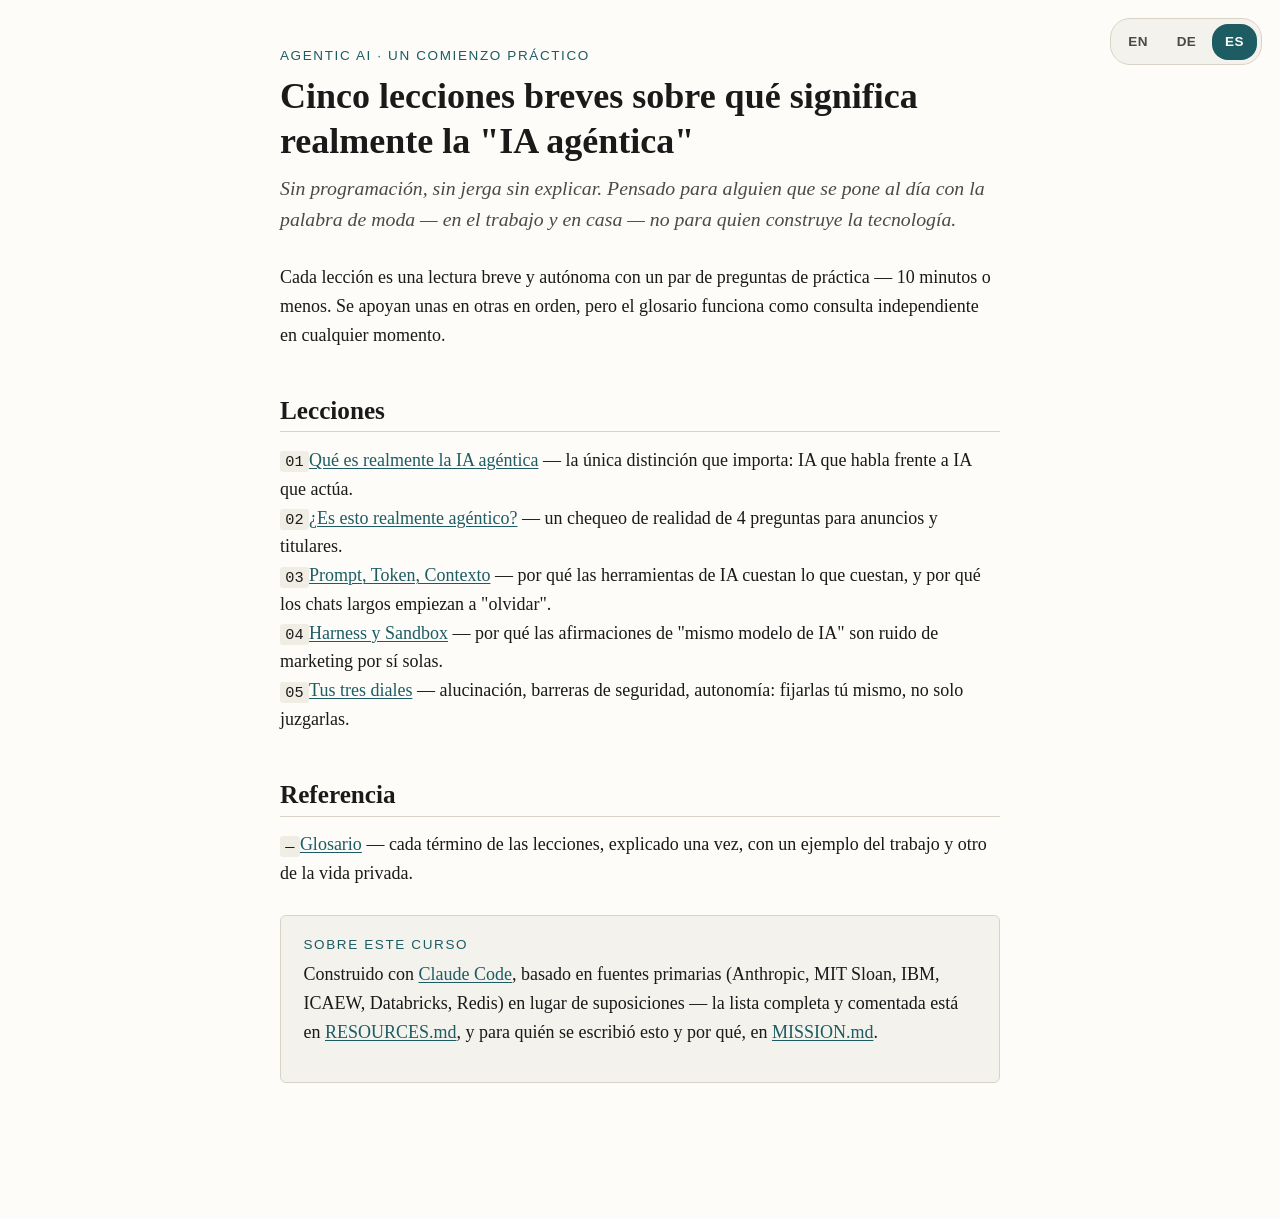
==== index.html @ 16d38e70 "Add agentic AI course: 5 lessons + glossary, EN/DE/ES Practical, non-technical starter on agentic AI" ====
<!DOCTYPE html>
<html lang="es">
<head>
<meta charset="utf-8">
<meta name="viewport" content="width=device-width, initial-scale=1">
<title>Agentic AI — A Practical Starter</title>
<link rel="stylesheet" href="assets/style.css">
<link rel="stylesheet" href="assets/diagram.css">
<link rel="stylesheet" href="assets/lang-switch.css">
<script src="assets/lang-switch.js"></script>
</head>
<body>

<div class="lang-switch">
  <button data-lang="en">EN</button>
  <button data-lang="de">DE</button>
  <button data-lang="es">ES</button>
</div>

<header class="lesson-header">
  <p class="eyebrow" data-i18n="en">Agentic AI · A Practical Starter</p>
  <p class="eyebrow" data-i18n="de">Agentic AI · Ein praktischer Einstieg</p>
  <p class="eyebrow" data-i18n="es">Agentic AI · Un comienzo práctico</p>

  <h1 data-i18n="en">Five short lessons on what "agentic AI" actually means</h1>
  <h1 data-i18n="de">Fünf kurze Lektionen zu dem, was „agentische KI" wirklich bedeutet</h1>
  <h1 data-i18n="es">Cinco lecciones breves sobre qué significa realmente la "IA agéntica"</h1>

  <p class="subtitle" data-i18n="en">No coding, no jargon left unexplained. Built for someone catching up on the buzzword — at work and at home — not for someone building the technology.</p>
  <p class="subtitle" data-i18n="de">Kein Programmieren, kein unerklärter Fachjargon. Gemacht für alle, die das Buzzword nachholen wollen – bei der Arbeit und privat – nicht für alle, die die Technik selbst bauen.</p>
  <p class="subtitle" data-i18n="es">Sin programación, sin jerga sin explicar. Pensado para alguien que se pone al día con la palabra de moda — en el trabajo y en casa — no para quien construye la tecnología.</p>
</header>

<main>

<p data-i18n="en">Each lesson is a short, self-contained read with a couple of practice questions — 10 minutes or
less. They build on each other in order, but the glossary works as a standalone lookup at any point.</p>
<p data-i18n="de">Jede Lektion ist eine kurze, in sich geschlossene Lektüre mit ein paar Übungsfragen – 10
Minuten oder weniger. Sie bauen der Reihe nach aufeinander auf, aber das Glossar funktioniert jederzeit
auch als eigenständiges Nachschlagewerk.</p>
<p data-i18n="es">Cada lección es una lectura breve y autónoma con un par de preguntas de práctica — 10
minutos o menos. Se apoyan unas en otras en orden, pero el glosario funciona como consulta independiente
en cualquier momento.</p>

<h2 data-i18n="en">Lessons</h2>
<h2 data-i18n="de">Lektionen</h2>
<h2 data-i18n="es">Lecciones</h2>

<div class="file-tree" data-i18n="en">
  <div class="ft-row"><code>01</code><span><a href="lessons/0001-what-agentic-ai-actually-is.html">What Agentic AI Actually Is</a> — the one distinction that matters: AI that talks vs. AI that acts.</span></div>
  <div class="ft-row"><code>02</code><span><a href="lessons/0002-is-this-actually-agentic.html">Is This Actually Agentic?</a> — a 4-question reality check for vendor pitches and headlines.</span></div>
  <div class="ft-row"><code>03</code><span><a href="lessons/0003-prompt-token-context.html">Prompt, Token, Context</a> — why AI tools cost what they cost, and why long chats start "forgetting."</span></div>
  <div class="ft-row"><code>04</code><span><a href="lessons/0004-harness-and-sandbox.html">Harness and Sandbox</a> — why "same AI model" claims are marketing noise on their own.</span></div>
  <div class="ft-row"><code>05</code><span><a href="lessons/0005-your-three-dials.html">Your Three Dials</a> — hallucination, guardrails, autonomy: setting them yourself, not just judging them.</span></div>
</div>
<div class="file-tree" data-i18n="de">
  <div class="ft-row"><code>01</code><span><a href="lessons/0001-what-agentic-ai-actually-is.html">Was Agentic AI eigentlich ist</a> — die eine Unterscheidung, auf die es ankommt: KI, die redet, vs. KI, die handelt.</span></div>
  <div class="ft-row"><code>02</code><span><a href="lessons/0002-is-this-actually-agentic.html">Ist das wirklich agentisch?</a> — ein 4-Fragen-Realitätscheck für Verkaufspitches und Schlagzeilen.</span></div>
  <div class="ft-row"><code>03</code><span><a href="lessons/0003-prompt-token-context.html">Prompt, Token, Kontext</a> — warum KI-Tools kosten, was sie kosten, und warum lange Chats anfangen zu „vergessen".</span></div>
  <div class="ft-row"><code>04</code><span><a href="lessons/0004-harness-and-sandbox.html">Harness und Sandbox</a> — warum Behauptungen wie „gleiches KI-Modell" für sich genommen Marketing-Rauschen sind.</span></div>
  <div class="ft-row"><code>05</code><span><a href="lessons/0005-your-three-dials.html">Deine drei Regler</a> — Halluzination, Leitplanken, Autonomie: selbst festlegen, statt nur zu beurteilen.</span></div>
</div>
<div class="file-tree" data-i18n="es">
  <div class="ft-row"><code>01</code><span><a href="lessons/0001-what-agentic-ai-actually-is.html">Qué es realmente la IA agéntica</a> — la única distinción que importa: IA que habla frente a IA que actúa.</span></div>
  <div class="ft-row"><code>02</code><span><a href="lessons/0002-is-this-actually-agentic.html">¿Es esto realmente agéntico?</a> — un chequeo de realidad de 4 preguntas para anuncios y titulares.</span></div>
  <div class="ft-row"><code>03</code><span><a href="lessons/0003-prompt-token-context.html">Prompt, Token, Contexto</a> — por qué las herramientas de IA cuestan lo que cuestan, y por qué los chats largos empiezan a "olvidar".</span></div>
  <div class="ft-row"><code>04</code><span><a href="lessons/0004-harness-and-sandbox.html">Harness y Sandbox</a> — por qué las afirmaciones de "mismo modelo de IA" son ruido de marketing por sí solas.</span></div>
  <div class="ft-row"><code>05</code><span><a href="lessons/0005-your-three-dials.html">Tus tres diales</a> — alucinación, barreras de seguridad, autonomía: fijarlas tú mismo, no solo juzgarlas.</span></div>
</div>

<h2 data-i18n="en">Reference</h2>
<h2 data-i18n="de">Referenz</h2>
<h2 data-i18n="es">Referencia</h2>

<div class="file-tree" data-i18n="en">
  <div class="ft-row"><code>—</code><span><a href="reference/glossary.html">Glossary</a> — every term from the lessons, defined once, with one work and one private-life example each.</span></div>
</div>
<div class="file-tree" data-i18n="de">
  <div class="ft-row"><code>—</code><span><a href="reference/glossary.html">Glossar</a> — jeder Begriff aus den Lektionen, einmal erklärt, mit je einem Beispiel aus Arbeit und Privatleben.</span></div>
</div>
<div class="file-tree" data-i18n="es">
  <div class="ft-row"><code>—</code><span><a href="reference/glossary.html">Glosario</a> — cada término de las lecciones, explicado una vez, con un ejemplo del trabajo y otro de la vida privada.</span></div>
</div>

<div class="primary-source" data-i18n="en">
  <p class="eyebrow">About this course</p>
  <p>Built with <a href="https://claude.com/claude-code">Claude Code</a>, grounded in primary sources
  (Anthropic, MIT Sloan, IBM, ICAEW, Databricks, Redis) rather than guesswork — see
  <a href="RESOURCES.md">RESOURCES.md</a> for the full annotated list, and <a href="MISSION.md">MISSION.md</a>
  for who this was written for and why.</p>
</div>
<div class="primary-source" data-i18n="de">
  <p class="eyebrow">Über diesen Kurs</p>
  <p>Erstellt mit <a href="https://claude.com/claude-code">Claude Code</a>, gestützt auf Primärquellen
  (Anthropic, MIT Sloan, IBM, ICAEW, Databricks, Redis) statt auf Vermutungen – die vollständige,
  kommentierte Liste steht in <a href="RESOURCES.md">RESOURCES.md</a>, und wer das hier geschrieben hat
  und warum, in <a href="MISSION.md">MISSION.md</a>.</p>
</div>
<div class="primary-source" data-i18n="es">
  <p class="eyebrow">Sobre este curso</p>
  <p>Construido con <a href="https://claude.com/claude-code">Claude Code</a>, basado en fuentes primarias
  (Anthropic, MIT Sloan, IBM, ICAEW, Databricks, Redis) en lugar de suposiciones — la lista completa y
  comentada está en <a href="RESOURCES.md">RESOURCES.md</a>, y para quién se escribió esto y por qué, en
  <a href="MISSION.md">MISSION.md</a>.</p>
</div>

</main>
</body>
</html>
---- assets/style.css ----
/* Shared stylesheet for the Agentic AI teaching workspace.
   Tufte-inspired: serif reading type, generous whitespace, quiet color,
   prints cleanly. Every lesson and reference doc links this file. */

:root {
  --ink: #1a1a1a;
  --ink-soft: #4a4a4a;
  --paper: #fdfcf9;
  --paper-inset: #f4f2ec;
  --rule: #d8d3c4;
  --accent: #1d5c63;
  --accent-soft: #d8ebe9;
  --code-bg: #f0eee4;
  --good: #1d6b3f;
  --good-bg: #e6f4ea;
  --bad: #a3312a;
  --bad-bg: #fbe9e7;
  --measure: 40em;
}

* { box-sizing: border-box; }

html { font-size: 18px; }

body {
  margin: 0;
  padding: 0 1.5rem 6rem;
  background: var(--paper);
  color: var(--ink);
  font-family: "Iowan Old Style", "Palatino Linotype", Palatino, Georgia, "Times New Roman", serif;
  line-height: 1.6;
}

main {
  max-width: var(--measure);
  margin: 0 auto;
}

header.lesson-header {
  max-width: var(--measure);
  margin: 0 auto;
  padding-top: 2.5rem;
}

.eyebrow {
  font-family: -apple-system, BlinkMacSystemFont, "Segoe UI", sans-serif;
  font-size: 0.75rem;
  letter-spacing: 0.12em;
  text-transform: uppercase;
  color: var(--accent);
  margin: 0 0 0.4rem;
}

h1, h2, h3 {
  font-weight: 600;
  line-height: 1.25;
  color: var(--ink);
}

h1 { font-size: 2rem; margin: 0 0 0.5rem; }
h2 { font-size: 1.4rem; margin: 2.5rem 0 0.75rem; border-bottom: 1px solid var(--rule); padding-bottom: 0.3rem; }
h3 { font-size: 1.1rem; margin: 1.75rem 0 0.5rem; }

p { margin: 0 0 1rem; }

a { color: var(--accent); text-decoration-thickness: 1px; text-underline-offset: 2px; }
a:hover { color: var(--ink); }

.subtitle {
  font-size: 1.1rem;
  color: var(--ink-soft);
  font-style: italic;
  margin: 0 0 1.5rem;
}

.mission-tie {
  background: var(--accent-soft);
  border-left: 3px solid var(--accent);
  padding: 0.75rem 1rem;
  font-size: 0.95rem;
  margin: 1.25rem 0 2rem;
  border-radius: 0 4px 4px 0;
}

.mission-tie strong { color: var(--accent); }

pre, code {
  font-family: "SF Mono", "Menlo", "Consolas", monospace;
  font-size: 0.85rem;
}

code {
  background: var(--code-bg);
  padding: 0.1em 0.35em;
  border-radius: 3px;
}

pre {
  background: var(--code-bg);
  padding: 1rem 1.1rem;
  border-radius: 6px;
  overflow-x: auto;
  line-height: 1.5;
  border: 1px solid var(--rule);
}

pre code { background: none; padding: 0; }

.comment { color: #7a7566; }
.type-good { color: var(--good); }
.type-bad { color: var(--bad); }

blockquote {
  margin: 1.25rem 0;
  padding-left: 1rem;
  border-left: 3px solid var(--rule);
  color: var(--ink-soft);
  font-style: italic;
}

.citation {
  font-size: 0.85rem;
  color: var(--ink-soft);
}

.citation::before { content: "→ "; color: var(--accent); }

.primary-source {
  border: 1px solid var(--rule);
  background: var(--paper-inset);
  padding: 1rem 1.25rem;
  border-radius: 6px;
  margin: 1.5rem 0;
}

.primary-source .eyebrow { margin-bottom: 0.25rem; }

ul, ol { padding-left: 1.4rem; }
li { margin-bottom: 0.4rem; }

.win-box {
  border: 1px dashed var(--accent);
  padding: 1rem 1.25rem;
  border-radius: 6px;
  margin: 1.5rem 0;
  background: #fbfbf7;
}

.ask-agent {
  margin-top: 3rem;
  padding: 1rem 1.25rem;
  background: var(--paper-inset);
  border-radius: 6px;
  font-size: 0.95rem;
}

nav.lesson-links {
  margin-top: 3rem;
  padding-top: 1rem;
  border-top: 1px solid var(--rule);
  font-family: -apple-system, BlinkMacSystemFont, "Segoe UI", sans-serif;
  font-size: 0.85rem;
  display: flex;
  justify-content: space-between;
  gap: 1rem;
  flex-wrap: wrap;
}

table {
  border-collapse: collapse;
  width: 100%;
  margin: 1.25rem 0;
  font-size: 0.9rem;
}

th, td {
  border: 1px solid var(--rule);
  padding: 0.5rem 0.7rem;
  text-align: left;
}

th {
  background: var(--paper-inset);
  font-family: -apple-system, BlinkMacSystemFont, "Segoe UI", sans-serif;
  font-size: 0.75rem;
  text-transform: uppercase;
  letter-spacing: 0.05em;
}

.glossary-term {
  margin: 0 0 1.75rem;
  padding-bottom: 1.5rem;
  border-bottom: 1px solid var(--rule);
}

.glossary-term:last-child { border-bottom: none; }

.glossary-term h3 {
  margin: 0 0 0.4rem;
  display: flex;
  align-items: baseline;
  gap: 0.6rem;
}

.glossary-term .also {
  font-family: -apple-system, BlinkMacSystemFont, "Segoe UI", sans-serif;
  font-size: 0.7rem;
  font-weight: 400;
  color: var(--ink-soft);
}

.glossary-term .example {
  margin: 0.6rem 0 0;
  padding: 0.6rem 0.9rem;
  background: var(--paper-inset);
  border-radius: 4px;
  font-size: 0.92rem;
}

.glossary-term .example strong {
  font-family: -apple-system, BlinkMacSystemFont, "Segoe UI", sans-serif;
  font-size: 0.7rem;
  letter-spacing: 0.05em;
  text-transform: uppercase;
  color: var(--accent);
}

@media (max-width: 30em) {
  html { font-size: 16px; }
  body { padding: 0 1rem 4rem; }
  header.lesson-header { padding-top: 3.4rem; }
  h1 { font-size: 1.55rem; }
  .subtitle { font-size: 1rem; }
  nav.lesson-links { flex-direction: column; gap: 0.6rem; }
}

@media print {
  body { background: white; padding: 0; }
  .ask-agent, nav.lesson-links, .no-print { display: none; }
  a { color: var(--ink); }
  pre { border: 1px solid #999; }
}
---- assets/diagram.css ----
/* Diagram + annotation components. Reusable across lessons and reference docs.
   Depends on the custom properties defined in style.css. */

/* ---- Pipelines ----------------------------------------------------------
   <div class="pipeline">
     <div class="step"><strong>Goal</strong><span>what you asked for</span></div>
     <div class="step">…</div>
   </div>
   Horizontal left-to-right flow with arrows between steps; wraps on narrow
   screens and prints cleanly. */

.pipeline {
  display: flex;
  flex-wrap: wrap;
  align-items: stretch;
  gap: 0.4rem;
  margin: 1.25rem 0;
}

.pipeline .step {
  flex: 1 1 7rem;
  border: 1px solid var(--rule);
  border-radius: 5px;
  background: #fbfbf7;
  padding: 0.55rem 0.7rem;
  position: relative;
  display: flex;
  flex-direction: column;
  gap: 0.15rem;
}

.pipeline .step + .step::before {
  content: "→";
  position: absolute;
  left: -0.42rem;
  top: 50%;
  transform: translateY(-50%);
  color: var(--accent);
  font-size: 0.75rem;
  line-height: 1;
}

.pipeline .step strong {
  font-family: -apple-system, BlinkMacSystemFont, "Segoe UI", sans-serif;
  font-size: 0.82rem;
  color: var(--ink);
}

.pipeline .step span {
  font-family: -apple-system, BlinkMacSystemFont, "Segoe UI", sans-serif;
  font-size: 0.72rem;
  color: var(--ink-soft);
}

/* ---- Gotcha callout -----------------------------------------------------
   <div class="gotcha"><strong>Watch out.</strong> …</div>
   For "this is where it commonly goes wrong" warnings. */

.gotcha {
  border-left: 3px solid var(--bad);
  background: var(--bad-bg);
  padding: 0.75rem 1rem;
  border-radius: 0 4px 4px 0;
  margin: 1.25rem 0;
  font-size: 0.92rem;
}

.gotcha strong { color: var(--bad); }

/* ---- Side-by-side comparison --------------------------------------------
   <div class="compare">
     <div class="side"><p class="side-label">Regular chatbot</p><p>…</p></div>
     <div class="side"><p class="side-label">Agentic AI</p><p>…</p></div>
   </div>
   Two stacked-on-mobile, side-by-side-on-desktop panes. */

.compare {
  display: grid;
  grid-template-columns: 1fr;
  gap: 0.75rem;
  margin: 1.25rem 0;
}

@media (min-width: 60em) {
  .compare {
    grid-template-columns: 1fr 1fr;
  }
}

.compare .side {
  min-width: 0;
  border: 1px solid var(--rule);
  border-radius: 6px;
  padding: 0.8rem 1rem;
  background: var(--paper-inset);
}

.compare .side p:last-child { margin-bottom: 0; }

.side-label {
  font-family: -apple-system, BlinkMacSystemFont, "Segoe UI", sans-serif;
  font-size: 0.7rem;
  letter-spacing: 0.08em;
  text-transform: uppercase;
  color: var(--accent);
  margin: 0 0 0.3rem;
}

@media print {
  .compare { grid-template-columns: 1fr 1fr; }
  .gotcha { border: 1px solid #999; border-left: 3px solid #333; }
}
---- assets/lang-switch.css ----
/* Language switcher widget + i18n visibility. Pair with lang-switch.js.
   Content elements carry data-i18n="en|de|es"; lang-switch.js toggles their
   display based on the chosen language. Default state below (all hidden)
   avoids a flash of every language stacked before JS runs. */

/* Spanish shows by default with zero JS (Quick Look, mail previews, printing);
   lang-switch.js overrides via inline style once it runs. */
[data-i18n] { display: none; }
[data-i18n="es"] { display: block; }
a[data-i18n="es"], span[data-i18n="es"], strong[data-i18n="es"], em[data-i18n="es"] { display: inline; }
li[data-i18n="es"] { display: list-item; }

.lang-switch {
  position: fixed;
  top: 1rem;
  right: 1rem;
  display: flex;
  gap: 0.2rem;
  background: var(--paper-inset);
  border: 1px solid var(--rule);
  border-radius: 20px;
  padding: 0.25rem;
  z-index: 10;
  font-family: -apple-system, BlinkMacSystemFont, "Segoe UI", sans-serif;
}

.lang-switch button {
  border: none;
  background: transparent;
  padding: 0.4rem 0.7rem;
  min-height: 2rem;
  border-radius: 16px;
  font-size: 0.75rem;
  font-weight: 600;
  letter-spacing: 0.03em;
  cursor: pointer;
  color: var(--ink-soft);
}

.lang-switch button:hover { color: var(--ink); }

.lang-switch button[aria-pressed="true"] {
  background: var(--accent);
  color: var(--paper);
}

@media (max-width: 30em) {
  .lang-switch { top: 0.6rem; right: 0.6rem; padding: 0.3rem; }
}

@media print {
  .lang-switch { display: none; }
}
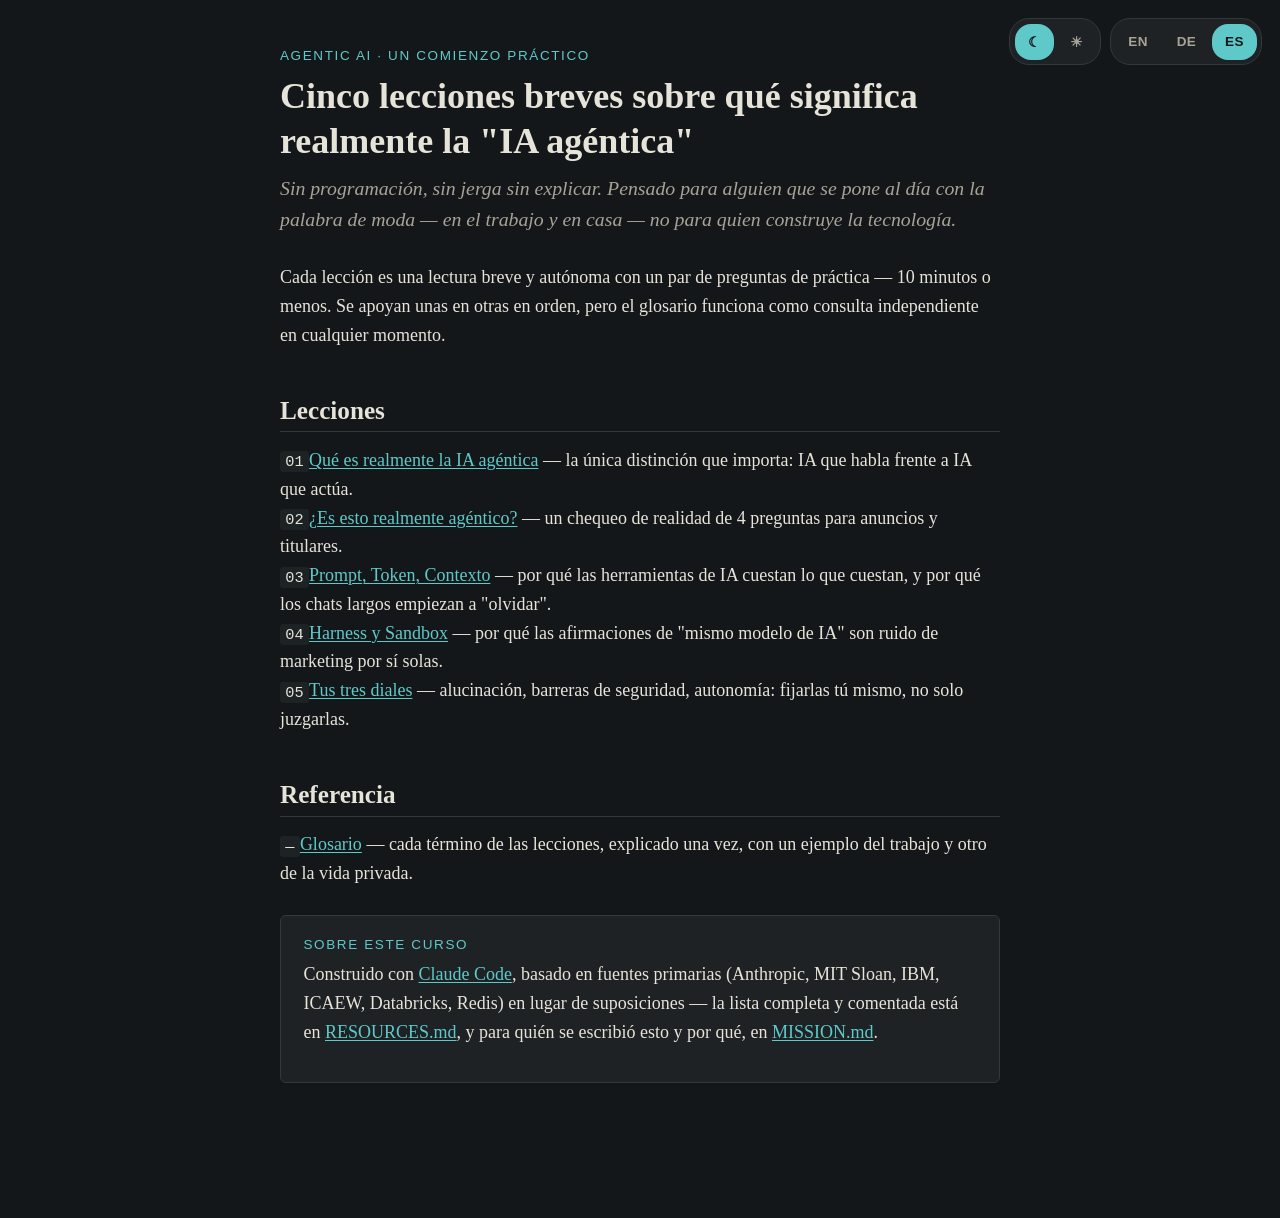
==== commit 950d51ca: "Add dark mode toggle, default to dark Dark palette lives on the bare :root (correct default with zer" ====
--- a/index.html
+++ b/index.html
@@ -8,13 +8,20 @@
 <link rel="stylesheet" href="assets/diagram.css">
 <link rel="stylesheet" href="assets/lang-switch.css">
 <script src="assets/lang-switch.js"></script>
+<script src="assets/theme-toggle.js"></script>
 </head>
 <body>
 
-<div class="lang-switch">
-  <button data-lang="en">EN</button>
-  <button data-lang="de">DE</button>
-  <button data-lang="es">ES</button>
+<div class="top-bar">
+  <div class="pill-group theme-toggle">
+    <button data-theme="dark" aria-label="Dark mode">☾</button>
+    <button data-theme="light" aria-label="Light mode">☀</button>
+  </div>
+  <div class="pill-group lang-switch">
+    <button data-lang="en">EN</button>
+    <button data-lang="de">DE</button>
+    <button data-lang="es">ES</button>
+  </div>
 </div>
 
 <header class="lesson-header">
--- a/assets/style.css
+++ b/assets/style.css
@@ -2,7 +2,26 @@
    Tufte-inspired: serif reading type, generous whitespace, quiet color,
    prints cleanly. Every lesson and reference doc links this file. */
 
+/* Dark is the default palette — no-JS/no-theme-attribute state (Quick Look, mail
+   previews) should still render correctly, so dark lives on the bare :root and
+   light is the opt-in override. theme-toggle.js sets data-theme="light" to switch. */
 :root {
+  --ink: #e6e3d8;
+  --ink-soft: #a8a397;
+  --paper: #14171a;
+  --paper-inset: #1e2224;
+  --rule: #33383a;
+  --accent: #5fc9c9;
+  --accent-soft: #1b3a3c;
+  --code-bg: #1d2224;
+  --good: #6fcf97;
+  --good-bg: #16301f;
+  --bad: #ef8a8a;
+  --bad-bg: #3a1e1e;
+  --measure: 40em;
+}
+
+:root[data-theme="light"] {
   --ink: #1a1a1a;
   --ink-soft: #4a4a4a;
   --paper: #fdfcf9;
@@ -15,7 +34,6 @@
   --good-bg: #e6f4ea;
   --bad: #a3312a;
   --bad-bg: #fbe9e7;
-  --measure: 40em;
 }
 
 * { box-sizing: border-box; }
@@ -29,6 +47,7 @@
   color: var(--ink);
   font-family: "Iowan Old Style", "Palatino Linotype", Palatino, Georgia, "Times New Roman", serif;
   line-height: 1.6;
+  transition: background-color 0.15s ease, color 0.15s ease;
 }
 
 main {
@@ -106,7 +125,7 @@
 
 pre code { background: none; padding: 0; }
 
-.comment { color: #7a7566; }
+.comment { color: var(--ink-soft); }
 .type-good { color: var(--good); }
 .type-bad { color: var(--bad); }
 
@@ -143,7 +162,7 @@
   padding: 1rem 1.25rem;
   border-radius: 6px;
   margin: 1.5rem 0;
-  background: #fbfbf7;
+  background: var(--paper-inset);
 }
 
 .ask-agent {
@@ -235,6 +254,23 @@
 }
 
 @media print {
+  /* Force the light palette on paper regardless of on-screen theme — printing
+     the dark palette would waste ink and, worse, print near-invisible text if
+     only body background were reset while --ink stayed light-on-dark. */
+  :root {
+    --ink: #1a1a1a;
+    --ink-soft: #4a4a4a;
+    --paper: #fff;
+    --paper-inset: #f4f2ec;
+    --rule: #d8d3c4;
+    --accent: #1d5c63;
+    --accent-soft: #d8ebe9;
+    --code-bg: #f0eee4;
+    --good: #1d6b3f;
+    --good-bg: #e6f4ea;
+    --bad: #a3312a;
+    --bad-bg: #fbe9e7;
+  }
   body { background: white; padding: 0; }
   .ask-agent, nav.lesson-links, .no-print { display: none; }
   a { color: var(--ink); }
--- a/assets/diagram.css
+++ b/assets/diagram.css
@@ -21,7 +21,7 @@
   flex: 1 1 7rem;
   border: 1px solid var(--rule);
   border-radius: 5px;
-  background: #fbfbf7;
+  background: var(--paper-inset);
   padding: 0.55rem 0.7rem;
   position: relative;
   display: flex;
--- a/assets/lang-switch.css
+++ b/assets/lang-switch.css
@@ -1,7 +1,10 @@
 /* Language switcher widget + i18n visibility. Pair with lang-switch.js.
    Content elements carry data-i18n="en|de|es"; lang-switch.js toggles their
    display based on the chosen language. Default state below (all hidden)
-   avoids a flash of every language stacked before JS runs. */
+   avoids a flash of every language stacked before JS runs.
+
+   Shares its pill-button look with the theme toggle (theme-toggle.js) via the
+   .top-bar / .pill-group classes below — both sit in the same fixed corner. */
 
 /* Spanish shows by default with zero JS (Quick Look, mail previews, printing);
    lang-switch.js overrides via inline style once it runs. */
@@ -10,21 +13,27 @@
 a[data-i18n="es"], span[data-i18n="es"], strong[data-i18n="es"], em[data-i18n="es"] { display: inline; }
 li[data-i18n="es"] { display: list-item; }
 
-.lang-switch {
+.top-bar {
   position: fixed;
   top: 1rem;
   right: 1rem;
+  z-index: 10;
+  display: flex;
+  gap: 0.5rem;
+  align-items: center;
+}
+
+.pill-group {
   display: flex;
   gap: 0.2rem;
   background: var(--paper-inset);
   border: 1px solid var(--rule);
   border-radius: 20px;
   padding: 0.25rem;
-  z-index: 10;
   font-family: -apple-system, BlinkMacSystemFont, "Segoe UI", sans-serif;
 }
 
-.lang-switch button {
+.pill-group button {
   border: none;
   background: transparent;
   padding: 0.4rem 0.7rem;
@@ -37,17 +46,18 @@
   color: var(--ink-soft);
 }
 
-.lang-switch button:hover { color: var(--ink); }
+.pill-group button:hover { color: var(--ink); }
 
-.lang-switch button[aria-pressed="true"] {
+.pill-group button[aria-pressed="true"] {
   background: var(--accent);
   color: var(--paper);
 }
 
 @media (max-width: 30em) {
-  .lang-switch { top: 0.6rem; right: 0.6rem; padding: 0.3rem; }
+  .top-bar { top: 0.6rem; right: 0.6rem; gap: 0.35rem; }
+  .pill-group { padding: 0.3rem; }
 }
 
 @media print {
-  .lang-switch { display: none; }
+  .top-bar { display: none; }
 }
